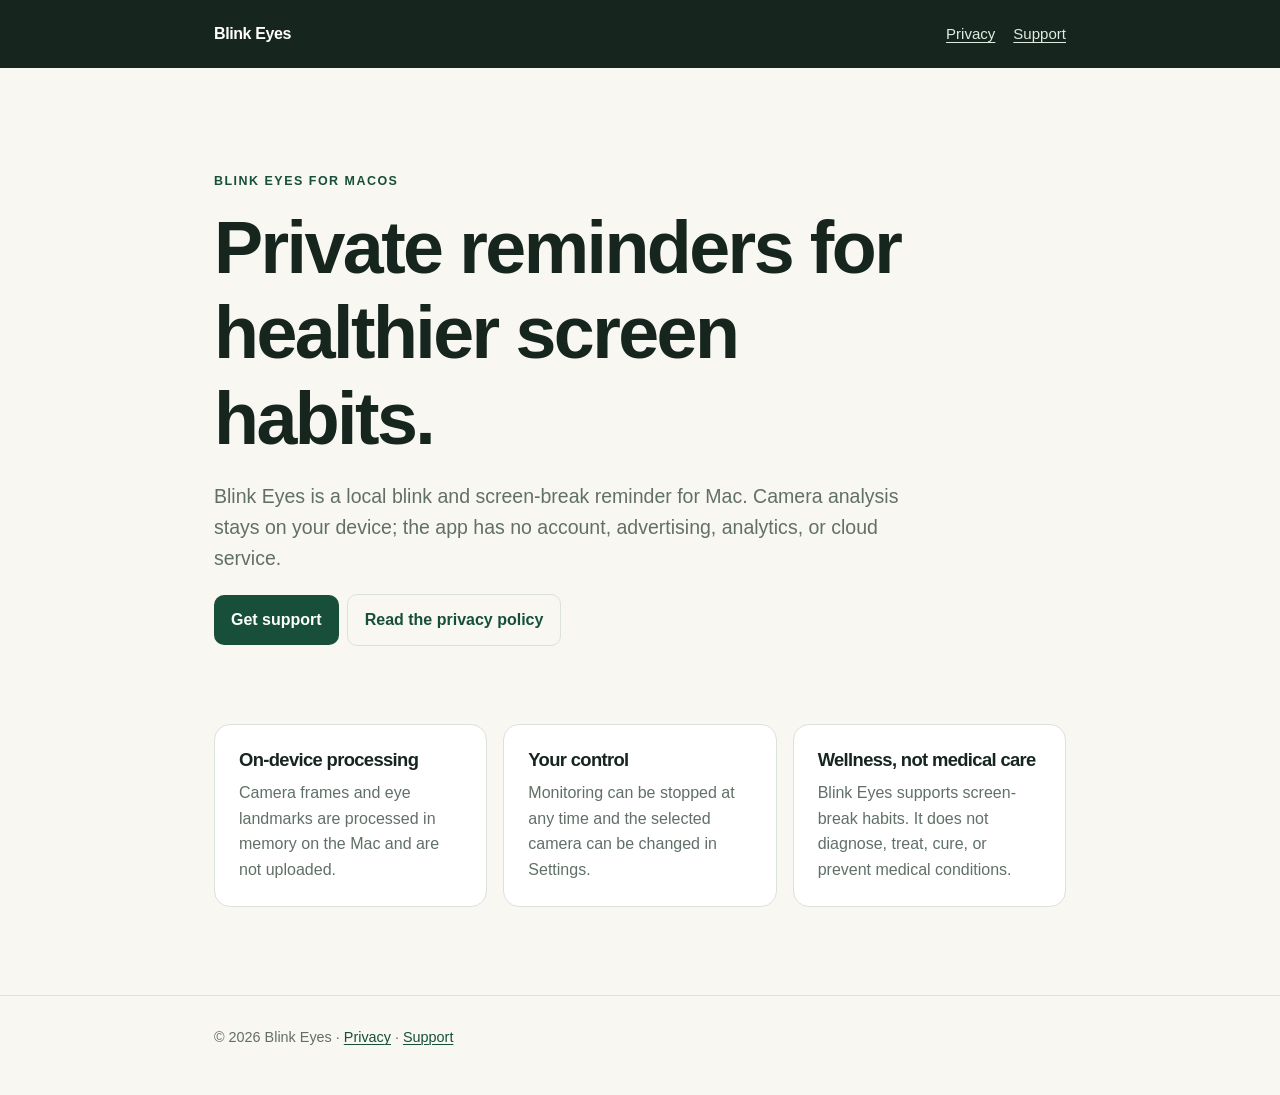
==== index.html @ 78d8fdb4 "Publish Blink Eyes support and privacy site" ====
<!doctype html>
<html lang="en">
<head>
  <meta charset="utf-8">
  <meta name="viewport" content="width=device-width, initial-scale=1">
  <meta name="description" content="Blink Eyes support and privacy information.">
  <title>Blink Eyes</title>
  <link rel="stylesheet" href="assets/site.css">
</head>
<body>
  <header class="site-header">
    <nav class="nav" aria-label="Main navigation">
      <a class="brand" href="./">Blink Eyes</a>
      <div class="nav-links"><a href="privacy/">Privacy</a><a href="support/">Support</a></div>
    </nav>
  </header>
  <main class="container">
    <section class="hero">
      <p class="eyebrow">Blink Eyes for macOS</p>
      <h1>Private reminders for healthier screen habits.</h1>
      <p class="lead">Blink Eyes is a local blink and screen-break reminder for Mac. Camera analysis stays on your device; the app has no account, advertising, analytics, or cloud service.</p>
      <p><a class="button" href="support/">Get support</a><a class="button secondary" href="privacy/">Read the privacy policy</a></p>
    </section>
    <section class="grid" aria-label="Key principles">
      <article class="card"><h2>On-device processing</h2><p>Camera frames and eye landmarks are processed in memory on the Mac and are not uploaded.</p></article>
      <article class="card"><h2>Your control</h2><p>Monitoring can be stopped at any time and the selected camera can be changed in Settings.</p></article>
      <article class="card"><h2>Wellness, not medical care</h2><p>Blink Eyes supports screen-break habits. It does not diagnose, treat, cure, or prevent medical conditions.</p></article>
    </section>
  </main>
  <footer class="site-footer"><div class="container"><p>© 2026 Blink Eyes · <a href="privacy/">Privacy</a> · <a href="support/">Support</a></p></div></footer>
</body>
</html>
---- assets/site.css ----
:root {
  --ink: #17251f;
  --muted: #617067;
  --paper: #f8f7f2;
  --panel: #ffffff;
  --line: #dbe2da;
  --forest: #174f3b;
  --leaf: #9ecb72;
  --sun: #f4c660;
}

* { box-sizing: border-box; }

html { background: var(--paper); color: var(--ink); font-family: -apple-system, BlinkMacSystemFont, "Segoe UI", sans-serif; }

body { margin: 0; line-height: 1.6; }

a { color: var(--forest); text-decoration-thickness: 0.08em; text-underline-offset: 0.17em; }
a:hover { color: #0c3627; }

.site-header { background: var(--ink); color: white; }
.nav, .container { max-width: 900px; margin: 0 auto; padding-left: 24px; padding-right: 24px; }
.nav { min-height: 68px; display: flex; align-items: center; justify-content: space-between; gap: 16px; }
.brand { color: white; font-weight: 750; letter-spacing: -0.025em; text-decoration: none; }
.nav-links { display: flex; flex-wrap: wrap; gap: 18px; }
.nav-links a { color: #dfece3; font-size: 0.94rem; }

main { padding: 68px 0 80px; }
h1, h2, h3 { line-height: 1.16; letter-spacing: -0.035em; }
h1 { max-width: 720px; font-size: clamp(2.45rem, 6vw, 4.6rem); margin: 0 0 20px; }
h2 { margin-top: 48px; font-size: 1.7rem; }
h3 { margin: 28px 0 8px; font-size: 1.15rem; }
p, li { max-width: 760px; }
.lead { max-width: 700px; color: var(--muted); font-size: 1.22rem; }
.eyebrow { color: var(--forest); font-size: 0.78rem; font-weight: 800; letter-spacing: 0.12em; text-transform: uppercase; }
.hero { padding: 24px 0 36px; }
.button { display: inline-block; background: var(--forest); border-radius: 10px; color: white; font-weight: 700; padding: 12px 17px; text-decoration: none; }
.button:hover { background: #0c3627; color: white; }
.button.secondary { background: transparent; border: 1px solid var(--line); color: var(--forest); margin-left: 8px; }

.grid { display: grid; gap: 16px; grid-template-columns: repeat(3, 1fr); margin: 26px 0 8px; }
.card { background: var(--panel); border: 1px solid var(--line); border-radius: 16px; padding: 24px; }
.card h2 { font-size: 1.15rem; margin: 0 0 10px; }
.card p { color: var(--muted); margin: 0; }
.notice { background: #edf6e9; border-left: 4px solid var(--leaf); border-radius: 0 10px 10px 0; margin: 26px 0; max-width: 760px; padding: 16px 20px; }
.meta { color: var(--muted); font-size: 0.95rem; }

.site-footer { border-top: 1px solid var(--line); color: var(--muted); font-size: 0.9rem; padding: 30px 0 45px; }
.site-footer p { margin: 0; }

@media (max-width: 680px) {
  .nav { align-items: flex-start; flex-direction: column; justify-content: center; padding-bottom: 15px; padding-top: 15px; }
  .grid { grid-template-columns: 1fr; }
  .button.secondary { margin-left: 0; margin-top: 10px; }
}
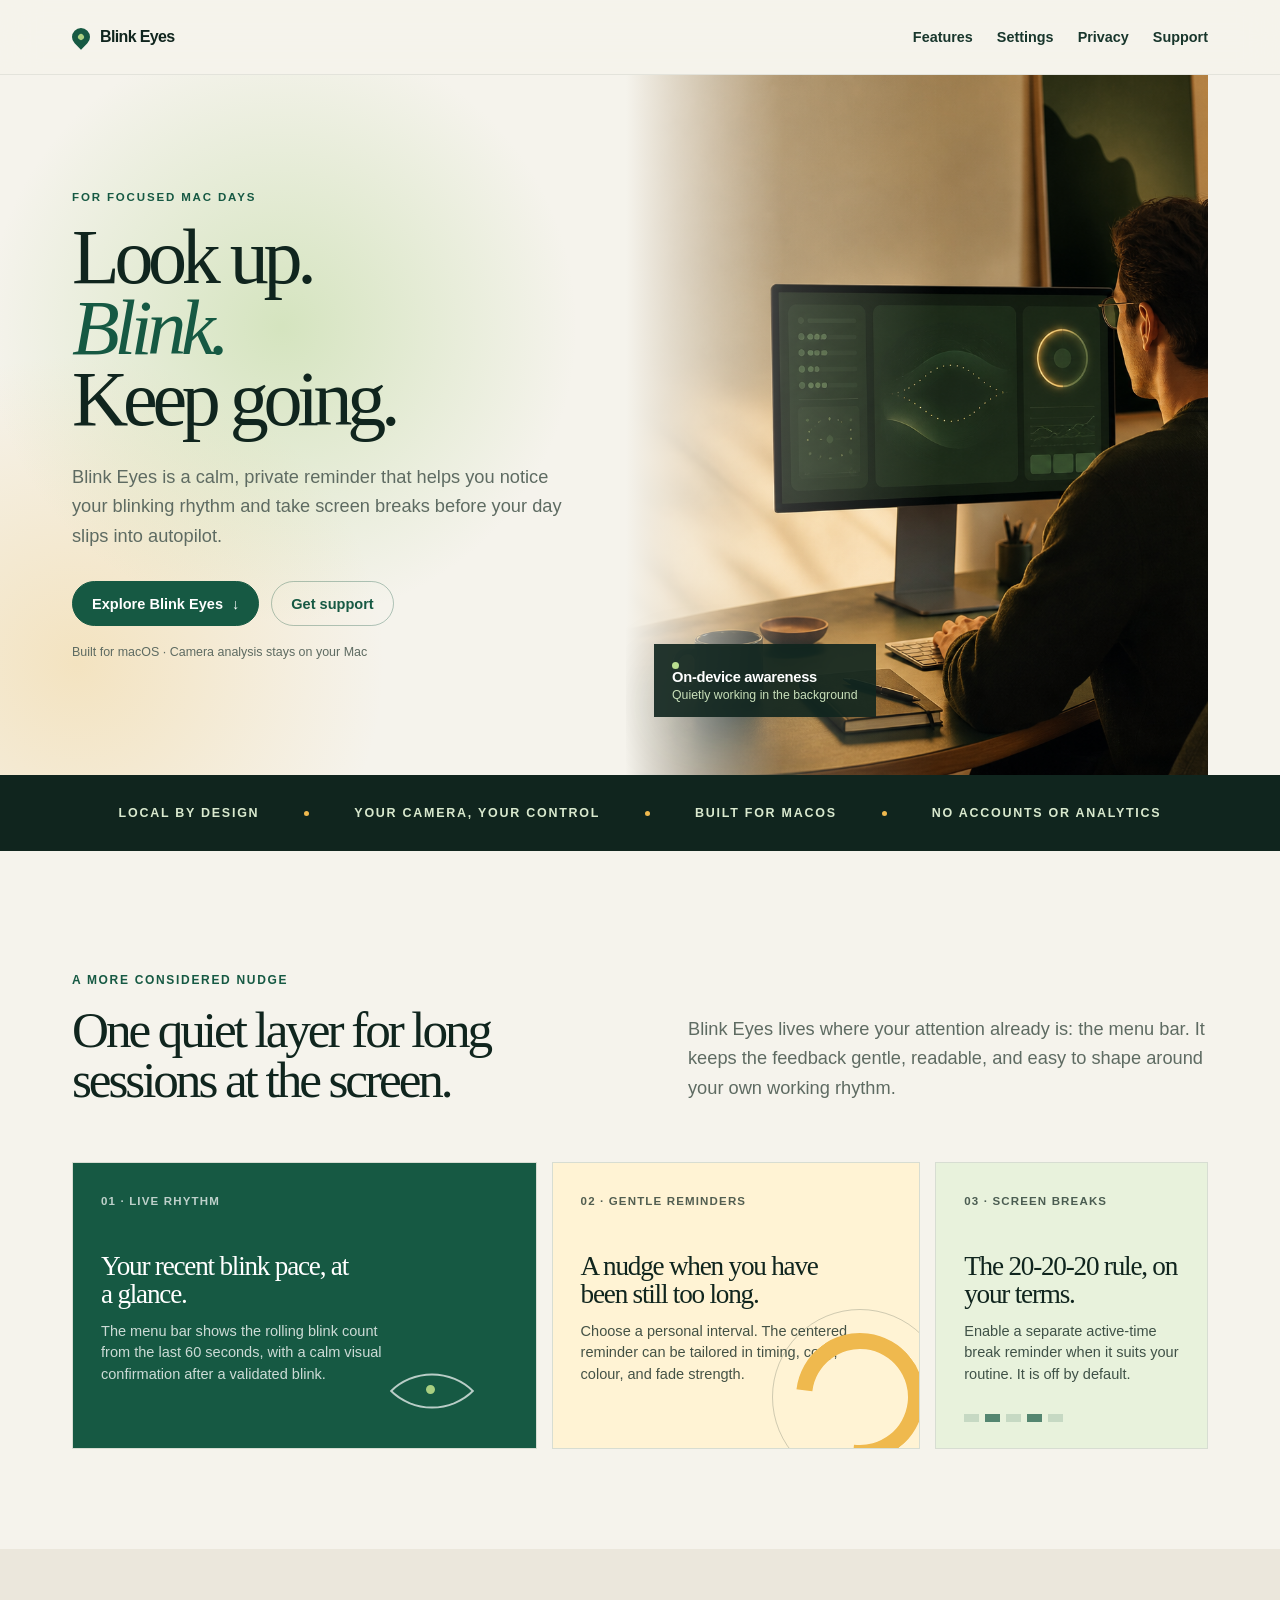
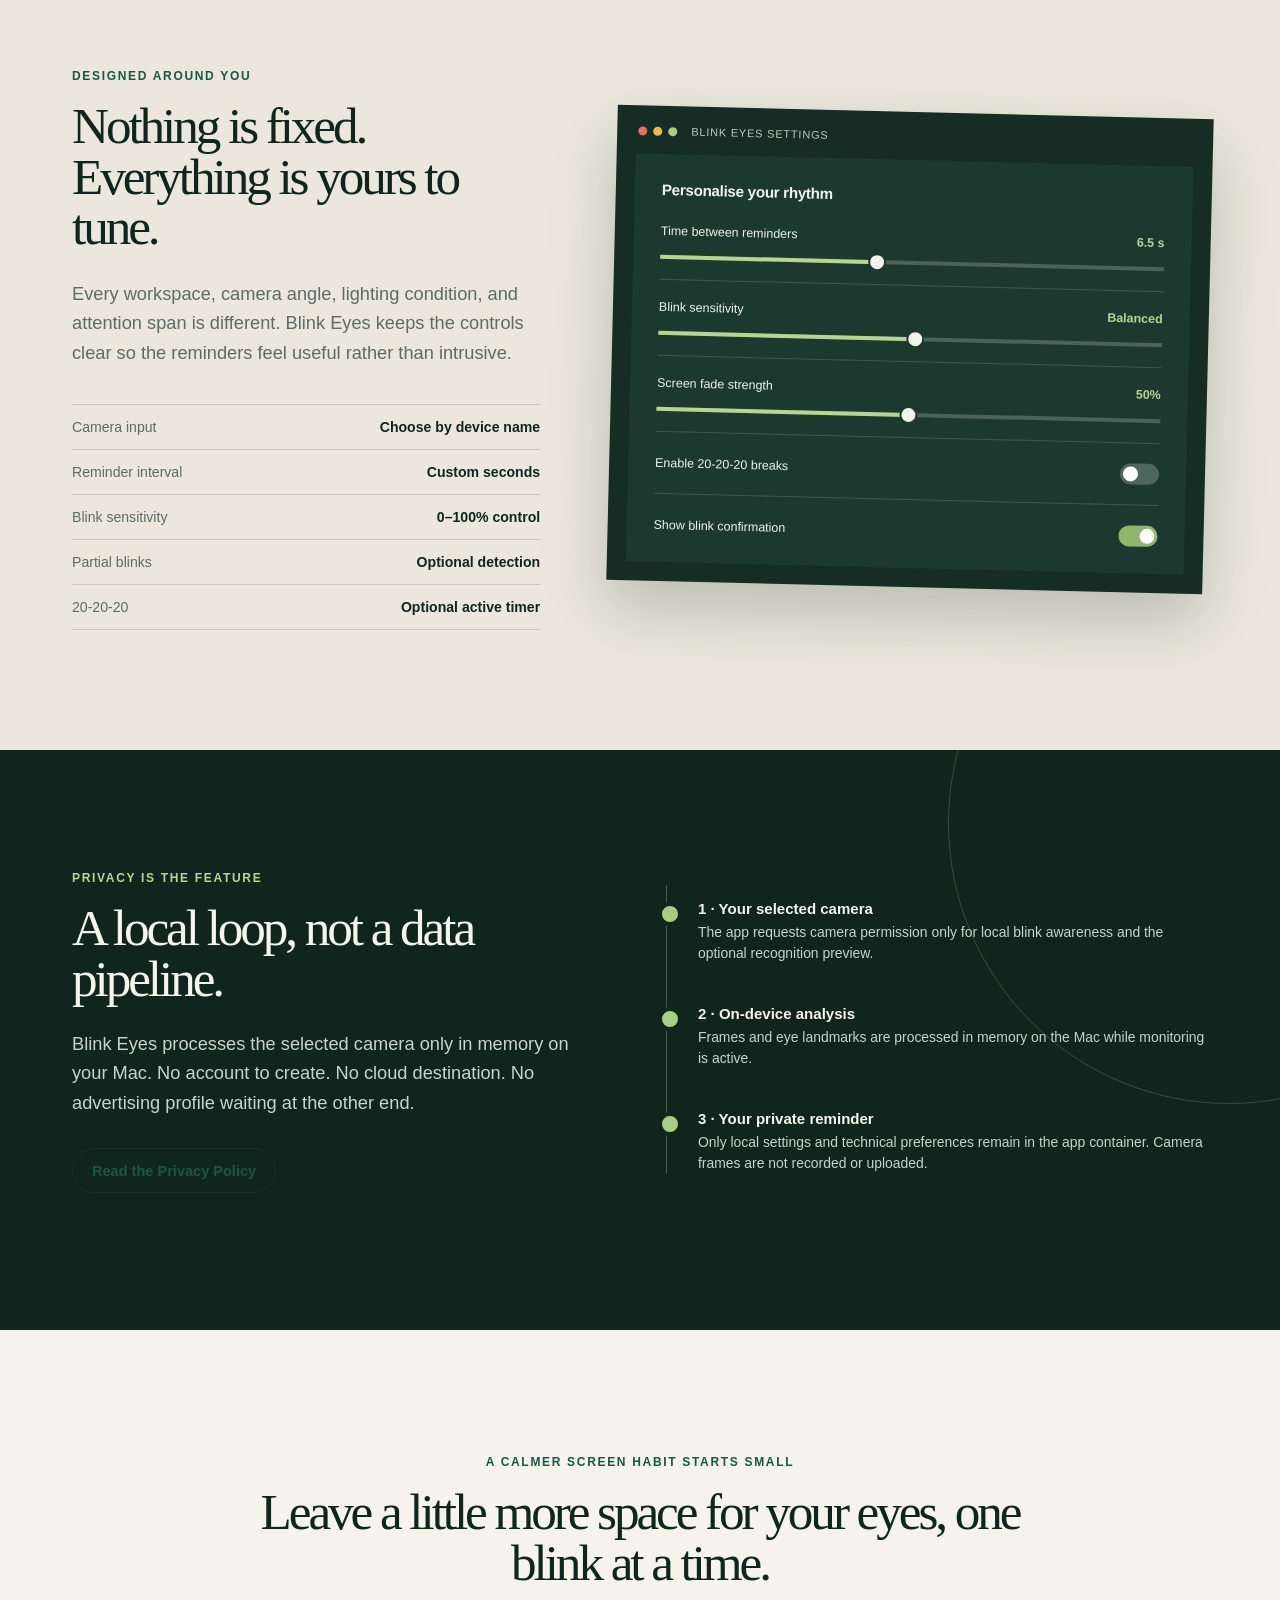
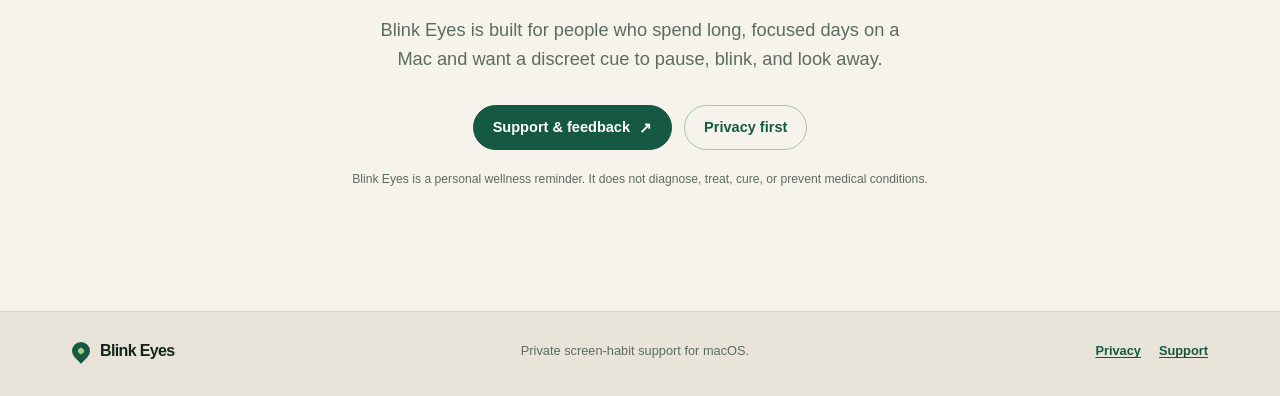
==== commit 088de040: "Create Blink Eyes product landing page" ====
--- a/index.html
+++ b/index.html
@@ -3,30 +3,105 @@
 <head>
   <meta charset="utf-8">
   <meta name="viewport" content="width=device-width, initial-scale=1">
-  <meta name="description" content="Blink Eyes support and privacy information.">
-  <title>Blink Eyes</title>
+  <meta name="description" content="Blink Eyes is a private, on-device blink and screen-break reminder for Mac.">
+  <meta name="theme-color" content="#10251e">
+  <title>Blink Eyes · A quieter way to care for screen habits</title>
   <link rel="stylesheet" href="assets/site.css">
 </head>
 <body>
   <header class="site-header">
     <nav class="nav" aria-label="Main navigation">
-      <a class="brand" href="./">Blink Eyes</a>
-      <div class="nav-links"><a href="privacy/">Privacy</a><a href="support/">Support</a></div>
+      <a class="brand" href="./" aria-label="Blink Eyes home"><span class="brand-mark" aria-hidden="true"></span>Blink Eyes</a>
+      <div class="nav-links"><a href="#features">Features</a><a href="#settings">Settings</a><a href="privacy/">Privacy</a><a href="support/">Support</a></div>
     </nav>
   </header>
-  <main class="container">
-    <section class="hero">
-      <p class="eyebrow">Blink Eyes for macOS</p>
-      <h1>Private reminders for healthier screen habits.</h1>
-      <p class="lead">Blink Eyes is a local blink and screen-break reminder for Mac. Camera analysis stays on your device; the app has no account, advertising, analytics, or cloud service.</p>
-      <p><a class="button" href="support/">Get support</a><a class="button secondary" href="privacy/">Read the privacy policy</a></p>
+
+  <main>
+    <section class="hero" aria-labelledby="hero-title">
+      <div class="container hero-layout">
+        <div class="hero-copy">
+          <p class="eyebrow">For focused Mac days</p>
+          <h1 id="hero-title">Look up.<br><em>Blink.</em><br>Keep going.</h1>
+          <p class="lead">Blink Eyes is a calm, private reminder that helps you notice your blinking rhythm and take screen breaks before your day slips into autopilot.</p>
+          <div class="hero-actions">
+            <a class="button" href="#features">Explore Blink Eyes <span aria-hidden="true">↓</span></a>
+            <a class="button ghost" href="support/">Get support</a>
+          </div>
+          <p class="hero-fineprint">Built for macOS · Camera analysis stays on your Mac</p>
+        </div>
+        <div class="hero-art" aria-label="Professional working at a desktop monitor with a subtle blink-awareness display">
+          <img src="assets/blink-eyes-workspace.png" alt="Professional working at a desktop monitor in a calm green and warm-toned workspace.">
+          <div class="floating-chip"><strong><span class="pulse" aria-hidden="true"></span>On-device awareness</strong><span>Quietly working in the background</span></div>
+        </div>
+      </div>
     </section>
-    <section class="grid" aria-label="Key principles">
-      <article class="card"><h2>On-device processing</h2><p>Camera frames and eye landmarks are processed in memory on the Mac and are not uploaded.</p></article>
-      <article class="card"><h2>Your control</h2><p>Monitoring can be stopped at any time and the selected camera can be changed in Settings.</p></article>
-      <article class="card"><h2>Wellness, not medical care</h2><p>Blink Eyes supports screen-break habits. It does not diagnose, treat, cure, or prevent medical conditions.</p></article>
+
+    <div class="ticker" aria-label="Blink Eyes values"><div class="ticker-track"><span>Local by design</span><i class="ticker-dot" aria-hidden="true"></i><span>Your camera, your control</span><i class="ticker-dot" aria-hidden="true"></i><span>Built for macOS</span><i class="ticker-dot" aria-hidden="true"></i><span>No accounts or analytics</span></div></div>
+
+    <section class="intro" id="features">
+      <div class="container">
+        <div class="split-copy">
+          <div><p class="section-label">A more considered nudge</p><h2 class="section-heading">One quiet layer for long sessions at the screen.</h2></div>
+          <p class="lead">Blink Eyes lives where your attention already is: the menu bar. It keeps the feedback gentle, readable, and easy to shape around your own working rhythm.</p>
+        </div>
+        <div class="feature-grid">
+          <article class="feature-card"><span class="feature-number">01 · LIVE RHYTHM</span><h3>Your recent blink pace, at a glance.</h3><p>The menu bar shows the rolling blink count from the last 60 seconds, with a calm visual confirmation after a validated blink.</p><div class="eye-line" aria-hidden="true"></div></article>
+          <article class="feature-card"><span class="feature-number">02 · GENTLE REMINDERS</span><h3>A nudge when you have been still too long.</h3><p>Choose a personal interval. The centered reminder can be tailored in timing, copy, colour, and fade strength.</p><div class="ring" aria-hidden="true"></div></article>
+          <article class="feature-card"><span class="feature-number">03 · SCREEN BREAKS</span><h3>The 20-20-20 rule, on your terms.</h3><p>Enable a separate active-time break reminder when it suits your routine. It is off by default.</p><div class="steps" aria-hidden="true"><i></i><i></i><i></i><i></i><i></i></div></article>
+        </div>
+      </div>
+    </section>
+
+    <section class="configuration" id="settings" aria-labelledby="settings-title">
+      <div class="container config-layout">
+        <div class="config-copy">
+          <p class="section-label">Designed around you</p>
+          <h2 class="section-heading" id="settings-title">Nothing is fixed. Everything is yours to tune.</h2>
+          <p class="lead">Every workspace, camera angle, lighting condition, and attention span is different. Blink Eyes keeps the controls clear so the reminders feel useful rather than intrusive.</p>
+          <div class="configuration-list" aria-label="Configurable options">
+            <div><span>Camera input</span><strong>Choose by device name</strong></div>
+            <div><span>Reminder interval</span><strong>Custom seconds</strong></div>
+            <div><span>Blink sensitivity</span><strong>0–100% control</strong></div>
+            <div><span>Partial blinks</span><strong>Optional detection</strong></div>
+            <div><span>20-20-20</span><strong>Optional active timer</strong></div>
+          </div>
+        </div>
+        <div class="settings-window" aria-label="Illustration of Blink Eyes settings">
+          <div class="window-top"><i></i><i></i><i></i><span>Blink Eyes settings</span></div>
+          <div class="settings-inner">
+            <h3>Personalise your rhythm</h3>
+            <div class="control"><div class="control-head"><span>Time between reminders</span><b>6.5 s</b></div><div class="slider" style="--position: 43%"></div></div>
+            <div class="control"><div class="control-head"><span>Blink sensitivity</span><b>Balanced</b></div><div class="slider" style="--position: 51%"></div></div>
+            <div class="control"><div class="control-head"><span>Screen fade strength</span><b>50%</b></div><div class="slider" style="--position: 50%"></div></div>
+            <div class="control"><div class="toggle-row"><span>Enable 20-20-20 breaks</span><i class="switch off" aria-label="Disabled illustration"></i></div></div>
+            <div class="toggle-row"><span>Show blink confirmation</span><i class="switch" aria-label="Enabled illustration"></i></div>
+          </div>
+        </div>
+      </div>
+    </section>
+
+    <section class="privacy" aria-labelledby="privacy-title">
+      <div class="container privacy-layout">
+        <div><p class="section-label">Privacy is the feature</p><h2 class="section-heading" id="privacy-title">A local loop, not a data pipeline.</h2><p class="lead">Blink Eyes processes the selected camera only in memory on your Mac. No account to create. No cloud destination. No advertising profile waiting at the other end.</p><p class="hero-actions"><a class="button ghost" href="privacy/">Read the Privacy Policy</a></p></div>
+        <div class="local-path" aria-label="Local processing flow">
+          <div class="path-item"><b>1 · Your selected camera</b><p>The app requests camera permission only for local blink awareness and the optional recognition preview.</p></div>
+          <div class="path-item"><b>2 · On-device analysis</b><p>Frames and eye landmarks are processed in memory on the Mac while monitoring is active.</p></div>
+          <div class="path-item"><b>3 · Your private reminder</b><p>Only local settings and technical preferences remain in the app container. Camera frames are not recorded or uploaded.</p></div>
+        </div>
+      </div>
+    </section>
+
+    <section class="closing">
+      <div class="container">
+        <p class="section-label">A calmer screen habit starts small</p>
+        <h2 class="section-heading">Leave a little more space for your eyes, one blink at a time.</h2>
+        <p class="lead">Blink Eyes is built for people who spend long, focused days on a Mac and want a discreet cue to pause, blink, and look away.</p>
+        <div class="hero-actions"><a class="button" href="support/">Support &amp; feedback <span aria-hidden="true">↗</span></a><a class="button ghost" href="privacy/">Privacy first</a></div>
+        <p class="closing-note">Blink Eyes is a personal wellness reminder. It does not diagnose, treat, cure, or prevent medical conditions.</p>
+      </div>
     </section>
   </main>
-  <footer class="site-footer"><div class="container"><p>© 2026 Blink Eyes · <a href="privacy/">Privacy</a> · <a href="support/">Support</a></p></div></footer>
+
+  <footer class="site-footer"><div class="container footer-layout"><a class="brand" href="./"><span class="brand-mark" aria-hidden="true"></span>Blink Eyes</a><p>Private screen-habit support for macOS.</p><div class="footer-links"><a href="privacy/">Privacy</a><a href="support/">Support</a></div></div></footer>
 </body>
 </html>
--- a/assets/site.css
+++ b/assets/site.css
@@ -1,55 +1,182 @@
 :root {
-  --ink: #17251f;
-  --muted: #617067;
-  --paper: #f8f7f2;
+  --ink: #10251e;
+  --ink-soft: #18362c;
+  --forest: #165943;
+  --leaf: #a8cf81;
+  --leaf-pale: #e8f2dc;
+  --amber: #efb94e;
+  --amber-pale: #fff3d4;
+  --paper: #f5f3ec;
+  --paper-deep: #ebe7dc;
   --panel: #ffffff;
-  --line: #dbe2da;
-  --forest: #174f3b;
-  --leaf: #9ecb72;
-  --sun: #f4c660;
+  --muted: #5e6b62;
+  --line: #d7ddd2;
+  --shadow: 0 24px 70px rgba(16, 37, 30, 0.13);
 }
 
 * { box-sizing: border-box; }
+html { background: var(--paper); color: var(--ink); font-family: ui-serif, Georgia, Cambria, "Times New Roman", serif; scroll-behavior: smooth; }
+body { margin: 0; overflow-x: hidden; }
+a { color: inherit; text-decoration-thickness: 0.08em; text-underline-offset: 0.18em; }
+button, a { -webkit-tap-highlight-color: transparent; }
 
-html { background: var(--paper); color: var(--ink); font-family: -apple-system, BlinkMacSystemFont, "Segoe UI", sans-serif; }
+.site-header { background: rgba(245, 243, 236, 0.9); border-bottom: 1px solid rgba(16, 37, 30, 0.08); backdrop-filter: blur(18px); position: sticky; top: 0; z-index: 10; }
+.nav, .container { margin: 0 auto; max-width: 1200px; padding-left: 32px; padding-right: 32px; }
+.nav { align-items: center; display: flex; height: 74px; justify-content: space-between; }
+.brand { align-items: center; display: inline-flex; font-family: ui-sans-serif, -apple-system, BlinkMacSystemFont, "Segoe UI", sans-serif; font-size: 1rem; font-weight: 800; gap: 10px; letter-spacing: -0.04em; text-decoration: none; }
+.brand-mark { background: var(--forest); border-radius: 999px 999px 999px 12px; display: inline-block; height: 18px; position: relative; transform: rotate(-45deg); width: 18px; }
+.brand-mark::after { background: var(--leaf); border-radius: 50%; content: ""; height: 6px; left: 6px; position: absolute; top: 6px; width: 6px; }
+.nav-links { display: flex; font-family: ui-sans-serif, -apple-system, BlinkMacSystemFont, "Segoe UI", sans-serif; font-size: 0.9rem; font-weight: 650; gap: 24px; }
+.nav-links a { color: var(--ink-soft); text-decoration: none; }
+.nav-links a:hover { color: var(--forest); }
 
-body { margin: 0; line-height: 1.6; }
+.hero { min-height: 700px; overflow: hidden; position: relative; }
+.hero::before { background: radial-gradient(circle at 22% 36%, rgba(168, 207, 129, 0.42), transparent 27%), radial-gradient(circle at 6% 84%, rgba(239, 185, 78, 0.28), transparent 23%); content: ""; inset: 0; pointer-events: none; position: absolute; }
+.hero-layout { align-items: center; display: grid; grid-template-columns: minmax(0, 0.94fr) minmax(460px, 1.06fr); gap: 38px; min-height: 700px; position: relative; }
+.hero-copy { padding: 76px 0; position: relative; z-index: 2; }
+.eyebrow { color: var(--forest); font-family: ui-sans-serif, -apple-system, BlinkMacSystemFont, "Segoe UI", sans-serif; font-size: 0.72rem; font-weight: 800; letter-spacing: 0.16em; margin: 0 0 18px; text-transform: uppercase; }
+h1, h2, h3, p { margin-top: 0; }
+h1 { font-size: clamp(3.25rem, 6.1vw, 5.7rem); font-weight: 500; letter-spacing: -0.068em; line-height: 0.91; margin-bottom: 28px; max-width: 590px; }
+h1 em { color: var(--forest); font-style: italic; }
+.lead { color: var(--muted); font-family: ui-sans-serif, -apple-system, BlinkMacSystemFont, "Segoe UI", sans-serif; font-size: 1.14rem; line-height: 1.62; max-width: 520px; }
+.hero-actions { display: flex; flex-wrap: wrap; gap: 12px; margin-top: 31px; }
+.button { align-items: center; background: var(--forest); border: 1px solid var(--forest); border-radius: 99px; color: white; display: inline-flex; font-family: ui-sans-serif, -apple-system, BlinkMacSystemFont, "Segoe UI", sans-serif; font-size: 0.91rem; font-weight: 750; gap: 9px; justify-content: center; min-height: 45px; padding: 0 19px; text-decoration: none; transition: background 180ms ease, transform 180ms ease; }
+.button:hover { background: var(--ink); border-color: var(--ink); color: white; transform: translateY(-2px); }
+.button.ghost { background: transparent; border-color: rgba(22, 89, 67, 0.32); color: var(--forest); }
+.button.ghost:hover { background: var(--leaf-pale); color: var(--forest); }
+.hero-fineprint { color: var(--muted); font-family: ui-sans-serif, -apple-system, BlinkMacSystemFont, "Segoe UI", sans-serif; font-size: 0.78rem; margin: 19px 0 0; }
 
-a { color: var(--forest); text-decoration-thickness: 0.08em; text-underline-offset: 0.17em; }
-a:hover { color: #0c3627; }
+.hero-art { align-self: stretch; min-height: 620px; overflow: hidden; position: relative; }
+.hero-art::before { background: linear-gradient(90deg, var(--paper) 0%, rgba(245, 243, 236, 0.2) 27%, rgba(245, 243, 236, 0) 54%); content: ""; inset: 0; pointer-events: none; position: absolute; z-index: 1; }
+.hero-art img { height: 100%; object-fit: cover; object-position: 59% center; position: absolute; width: 100%; }
+.floating-chip { background: rgba(16, 37, 30, 0.91); bottom: 58px; box-shadow: var(--shadow); color: white; font-family: ui-sans-serif, -apple-system, BlinkMacSystemFont, "Segoe UI", sans-serif; left: 28px; padding: 15px 18px; position: absolute; z-index: 2; }
+.floating-chip strong { display: block; font-size: 0.92rem; letter-spacing: -0.02em; }
+.floating-chip span { color: #c8dfb9; display: block; font-size: 0.77rem; margin-top: 3px; }
+.pulse { background: #b8dd8f; border-radius: 50%; box-shadow: 0 0 0 0 rgba(184, 221, 143, 0.7); display: inline-block; height: 7px; margin-right: 6px; width: 7px; }
 
-.site-header { background: var(--ink); color: white; }
-.nav, .container { max-width: 900px; margin: 0 auto; padding-left: 24px; padding-right: 24px; }
-.nav { min-height: 68px; display: flex; align-items: center; justify-content: space-between; gap: 16px; }
-.brand { color: white; font-weight: 750; letter-spacing: -0.025em; text-decoration: none; }
-.nav-links { display: flex; flex-wrap: wrap; gap: 18px; }
-.nav-links a { color: #dfece3; font-size: 0.94rem; }
+.ticker { background: var(--ink); color: #f9f8f3; overflow: hidden; }
+.ticker-track { align-items: center; display: flex; gap: 45px; justify-content: center; min-height: 76px; white-space: nowrap; }
+.ticker-track span { color: #d9e9ce; font-family: ui-sans-serif, -apple-system, BlinkMacSystemFont, "Segoe UI", sans-serif; font-size: 0.78rem; font-weight: 750; letter-spacing: 0.14em; text-transform: uppercase; }
+.ticker-dot { background: var(--amber); border-radius: 50%; height: 5px; width: 5px; }
 
-main { padding: 68px 0 80px; }
-h1, h2, h3 { line-height: 1.16; letter-spacing: -0.035em; }
-h1 { max-width: 720px; font-size: clamp(2.45rem, 6vw, 4.6rem); margin: 0 0 20px; }
-h2 { margin-top: 48px; font-size: 1.7rem; }
-h3 { margin: 28px 0 8px; font-size: 1.15rem; }
-p, li { max-width: 760px; }
-.lead { max-width: 700px; color: var(--muted); font-size: 1.22rem; }
-.eyebrow { color: var(--forest); font-size: 0.78rem; font-weight: 800; letter-spacing: 0.12em; text-transform: uppercase; }
-.hero { padding: 24px 0 36px; }
-.button { display: inline-block; background: var(--forest); border-radius: 10px; color: white; font-weight: 700; padding: 12px 17px; text-decoration: none; }
-.button:hover { background: #0c3627; color: white; }
-.button.secondary { background: transparent; border: 1px solid var(--line); color: var(--forest); margin-left: 8px; }
+section { position: relative; }
+.intro { padding: 122px 0 100px; }
+.section-label { color: var(--forest); font-family: ui-sans-serif, -apple-system, BlinkMacSystemFont, "Segoe UI", sans-serif; font-size: 0.75rem; font-weight: 800; letter-spacing: 0.14em; text-transform: uppercase; }
+.section-heading { font-size: clamp(2.4rem, 4vw, 4.25rem); font-weight: 500; letter-spacing: -0.06em; line-height: 0.98; margin: 18px 0 0; max-width: 780px; }
+.split-copy { align-items: end; display: flex; gap: 55px; justify-content: space-between; }
+.split-copy .lead { margin: 0 0 3px; }
+.feature-grid { display: grid; gap: 15px; grid-template-columns: repeat(12, 1fr); margin-top: 57px; }
+.feature-card { background: var(--panel); border: 1px solid var(--line); min-height: 287px; overflow: hidden; padding: 28px; position: relative; }
+.feature-card:nth-child(1) { background: var(--forest); color: white; grid-column: span 5; }
+.feature-card:nth-child(2) { background: var(--amber-pale); grid-column: span 4; }
+.feature-card:nth-child(3) { background: var(--leaf-pale); grid-column: span 3; }
+.feature-number { color: currentColor; font-family: ui-sans-serif, -apple-system, BlinkMacSystemFont, "Segoe UI", sans-serif; font-size: 0.72rem; font-weight: 800; letter-spacing: 0.1em; opacity: 0.72; }
+.feature-card h3 { font-size: 1.7rem; font-weight: 500; letter-spacing: -0.045em; line-height: 1.02; margin: 44px 0 12px; max-width: 260px; }
+.feature-card p { color: inherit; font-family: ui-sans-serif, -apple-system, BlinkMacSystemFont, "Segoe UI", sans-serif; font-size: 0.91rem; line-height: 1.48; margin: 0; max-width: 290px; opacity: 0.78; }
+.eye-line { bottom: 23px; height: 64px; position: absolute; right: 21px; width: 150px; }
+.eye-line::before, .eye-line::after { border: 2px solid currentColor; border-radius: 100% 0; content: ""; height: 56px; left: 37px; opacity: 0.7; position: absolute; top: 0; transform: rotate(45deg); width: 56px; }
+.eye-line::after { background: var(--leaf); border: 0; border-radius: 50%; height: 9px; left: 61px; opacity: 1; top: 24px; width: 9px; }
+.ring { border: 1px solid rgba(16, 37, 30, 0.2); border-radius: 50%; bottom: -37px; height: 176px; position: absolute; right: -29px; width: 176px; }
+.ring::after { border: 16px solid var(--amber); border-left-color: transparent; border-radius: 50%; content: ""; height: 96px; left: 23px; position: absolute; top: 23px; transform: rotate(-38deg); width: 96px; }
+.steps { bottom: 26px; display: flex; gap: 6px; left: 28px; position: absolute; }
+.steps i { background: var(--forest); display: block; height: 8px; opacity: 0.16; width: 15px; }
+.steps i:nth-child(2), .steps i:nth-child(4) { opacity: 0.7; }
 
-.grid { display: grid; gap: 16px; grid-template-columns: repeat(3, 1fr); margin: 26px 0 8px; }
-.card { background: var(--panel); border: 1px solid var(--line); border-radius: 16px; padding: 24px; }
-.card h2 { font-size: 1.15rem; margin: 0 0 10px; }
-.card p { color: var(--muted); margin: 0; }
-.notice { background: #edf6e9; border-left: 4px solid var(--leaf); border-radius: 0 10px 10px 0; margin: 26px 0; max-width: 760px; padding: 16px 20px; }
-.meta { color: var(--muted); font-size: 0.95rem; }
+.configuration { background: var(--paper-deep); padding: 120px 0; }
+.config-layout { align-items: center; display: grid; gap: 72px; grid-template-columns: 0.88fr 1.12fr; }
+.config-copy .lead { margin-top: 27px; }
+.configuration-list { border-top: 1px solid rgba(16, 37, 30, 0.16); font-family: ui-sans-serif, -apple-system, BlinkMacSystemFont, "Segoe UI", sans-serif; margin-top: 37px; }
+.configuration-list div { align-items: baseline; border-bottom: 1px solid rgba(16, 37, 30, 0.16); display: flex; gap: 20px; justify-content: space-between; padding: 14px 0; }
+.configuration-list span { color: var(--muted); font-size: 0.88rem; }
+.configuration-list strong { font-size: 0.88rem; font-weight: 760; text-align: right; }
+.settings-window { background: #152d24; box-shadow: 0 28px 65px rgba(16, 37, 30, 0.22); color: #eff4ec; padding: 19px; transform: rotate(1.4deg); }
+.window-top { align-items: center; display: flex; gap: 6px; padding: 0 2px 17px; }
+.window-top i { background: #e37063; border-radius: 50%; height: 9px; width: 9px; }
+.window-top i:nth-child(2) { background: #efb94e; }
+.window-top i:nth-child(3) { background: #a8cf81; }
+.window-top span { color: #b9cbbd; font-family: ui-sans-serif, -apple-system, BlinkMacSystemFont, "Segoe UI", sans-serif; font-size: 0.69rem; letter-spacing: 0.07em; margin-left: 8px; text-transform: uppercase; }
+.settings-inner { background: #1c392f; padding: 27px; }
+.settings-inner h3 { font-family: ui-sans-serif, -apple-system, BlinkMacSystemFont, "Segoe UI", sans-serif; font-size: 0.95rem; letter-spacing: -0.02em; margin-bottom: 26px; }
+.control { border-bottom: 1px solid rgba(239, 244, 236, 0.16); padding: 0 0 20px; margin-bottom: 20px; }
+.control-head { display: flex; font-family: ui-sans-serif, -apple-system, BlinkMacSystemFont, "Segoe UI", sans-serif; font-size: 0.78rem; justify-content: space-between; }
+.control-head b { color: #b6d58f; font-weight: 740; }
+.slider { background: rgba(239, 244, 236, 0.22); height: 4px; margin-top: 17px; position: relative; }
+.slider::before { background: #b6d58f; content: ""; height: 4px; left: 0; position: absolute; top: 0; width: var(--position); }
+.slider::after { background: #f2f3ea; border: 2px solid #1c392f; border-radius: 50%; content: ""; height: 14px; left: calc(var(--position) - 9px); position: absolute; top: -7px; width: 14px; }
+.toggle-row { align-items: center; display: flex; font-family: ui-sans-serif, -apple-system, BlinkMacSystemFont, "Segoe UI", sans-serif; font-size: 0.78rem; justify-content: space-between; }
+.switch { background: #8eb76c; border-radius: 99px; height: 21px; position: relative; width: 39px; }
+.switch::after { background: white; border-radius: 50%; content: ""; height: 15px; position: absolute; right: 3px; top: 3px; width: 15px; }
+.switch.off { background: rgba(239, 244, 236, 0.24); }
+.switch.off::after { left: 3px; right: auto; }
 
-.site-footer { border-top: 1px solid var(--line); color: var(--muted); font-size: 0.9rem; padding: 30px 0 45px; }
-.site-footer p { margin: 0; }
+.privacy { background: var(--ink); color: #f4f5ec; overflow: hidden; padding: 121px 0; }
+.privacy::after { border: 1px solid rgba(168, 207, 129, 0.25); border-radius: 50%; content: ""; height: 560px; position: absolute; right: -230px; top: -208px; width: 560px; }
+.privacy-layout { align-items: start; display: grid; gap: 52px; grid-template-columns: 1fr 1fr; position: relative; z-index: 1; }
+.privacy .section-label { color: #b7d893; }
+.privacy .section-heading { max-width: 535px; }
+.privacy .lead { color: #c7d5ca; margin-top: 25px; }
+.local-path { border-left: 1px solid rgba(244, 245, 236, 0.25); margin-top: 14px; padding-left: 31px; }
+.path-item { padding: 15px 0 26px; position: relative; }
+.path-item::before { background: var(--leaf); border: 4px solid var(--ink); border-radius: 50%; content: ""; height: 16px; left: -40px; position: absolute; top: 17px; width: 16px; }
+.path-item:last-child { padding-bottom: 0; }
+.path-item b { display: block; font-family: ui-sans-serif, -apple-system, BlinkMacSystemFont, "Segoe UI", sans-serif; font-size: 0.94rem; }
+.path-item p { color: #c7d5ca; font-family: ui-sans-serif, -apple-system, BlinkMacSystemFont, "Segoe UI", sans-serif; font-size: 0.87rem; line-height: 1.5; margin: 5px 0 0; }
 
-@media (max-width: 680px) {
-  .nav { align-items: flex-start; flex-direction: column; justify-content: center; padding-bottom: 15px; padding-top: 15px; }
-  .grid { grid-template-columns: 1fr; }
-  .button.secondary { margin-left: 0; margin-top: 10px; }
+.closing { padding: 125px 0; text-align: center; }
+.closing .section-heading { margin-left: auto; margin-right: auto; max-width: 805px; }
+.closing .lead { margin: 27px auto 0; }
+.closing .hero-actions { justify-content: center; }
+.closing-note { color: var(--muted); font-family: ui-sans-serif, -apple-system, BlinkMacSystemFont, "Segoe UI", sans-serif; font-size: 0.76rem; margin: 22px auto 0; max-width: 650px; }
+
+.site-footer { background: #e8e4d9; border-top: 1px solid rgba(16, 37, 30, 0.08); padding: 30px 0 36px; }
+.footer-layout { align-items: center; display: flex; font-family: ui-sans-serif, -apple-system, BlinkMacSystemFont, "Segoe UI", sans-serif; font-size: 0.8rem; justify-content: space-between; }
+.footer-layout p { color: var(--muted); margin: 0; }
+.footer-links { display: flex; gap: 18px; }
+.footer-links a { color: var(--forest); font-weight: 690; }
+
+@media (max-width: 920px) {
+  .hero-layout { grid-template-columns: 1fr; min-height: 0; }
+  .hero-copy { padding: 88px 0 34px; }
+  .hero-art { min-height: 480px; }
+  .hero-art::before { background: linear-gradient(180deg, var(--paper) 0%, rgba(245, 243, 236, 0.1) 28%, rgba(245, 243, 236, 0) 60%); }
+  .feature-card:nth-child(1) { grid-column: span 6; }
+  .feature-card:nth-child(2) { grid-column: span 6; }
+  .feature-card:nth-child(3) { grid-column: span 12; min-height: 210px; }
+  .config-layout, .privacy-layout { grid-template-columns: 1fr; }
+  .config-layout { gap: 45px; }
 }
+
+@media (max-width: 620px) {
+  .nav, .container { padding-left: 20px; padding-right: 20px; }
+  .nav { height: 67px; }
+  .nav-links { font-size: 0.82rem; gap: 13px; }
+  h1 { font-size: clamp(3.05rem, 15vw, 4.4rem); }
+  .hero-copy { padding-top: 63px; }
+  .hero-art { margin-left: -20px; min-height: 410px; width: calc(100% + 40px); }
+  .hero-art img { object-position: 63% center; }
+  .floating-chip { bottom: 21px; left: 20px; }
+  .ticker-track { gap: 20px; justify-content: flex-start; overflow: hidden; padding: 0 20px; }
+  .ticker-track span { font-size: 0.65rem; }
+  .intro, .configuration, .privacy, .closing { padding-bottom: 77px; padding-top: 77px; }
+  .split-copy { align-items: start; flex-direction: column; gap: 22px; }
+  .feature-grid { display: block; margin-top: 38px; }
+  .feature-card { margin-top: 12px; min-height: 240px; }
+  .settings-window { margin: 0 -4px; transform: none; }
+  .settings-inner { padding: 21px; }
+  .footer-layout { align-items: flex-start; flex-direction: column; gap: 17px; }
+}
+
+@media (prefers-reduced-motion: reduce) {
+  html { scroll-behavior: auto; }
+  .button { transition: none; }
+}
+
+/* Legal and support pages share the product identity without using the landing layout. */
+main.container { padding-bottom: 82px; padding-top: 66px; }
+main.container > h1 { font-size: clamp(2.8rem, 5vw, 4.7rem); margin-bottom: 18px; max-width: 760px; }
+main.container > h2 { font-size: 1.72rem; font-weight: 500; letter-spacing: -0.04em; line-height: 1.08; margin: 48px 0 12px; max-width: 760px; }
+main.container > h3 { font-family: ui-sans-serif, -apple-system, BlinkMacSystemFont, "Segoe UI", sans-serif; font-size: 1rem; margin: 29px 0 7px; max-width: 760px; }
+main.container > p, main.container > li { color: var(--muted); font-family: ui-sans-serif, -apple-system, BlinkMacSystemFont, "Segoe UI", sans-serif; line-height: 1.65; max-width: 760px; }
+main.container > ul { color: var(--muted); font-family: ui-sans-serif, -apple-system, BlinkMacSystemFont, "Segoe UI", sans-serif; line-height: 1.65; max-width: 760px; }
+.meta { color: var(--muted); font-family: ui-sans-serif, -apple-system, BlinkMacSystemFont, "Segoe UI", sans-serif; font-size: 0.9rem; }
+.notice { background: var(--leaf-pale); border-left: 4px solid var(--leaf); color: var(--ink); font-family: ui-sans-serif, -apple-system, BlinkMacSystemFont, "Segoe UI", sans-serif; line-height: 1.58; margin: 28px 0 34px; max-width: 760px; padding: 16px 19px; }
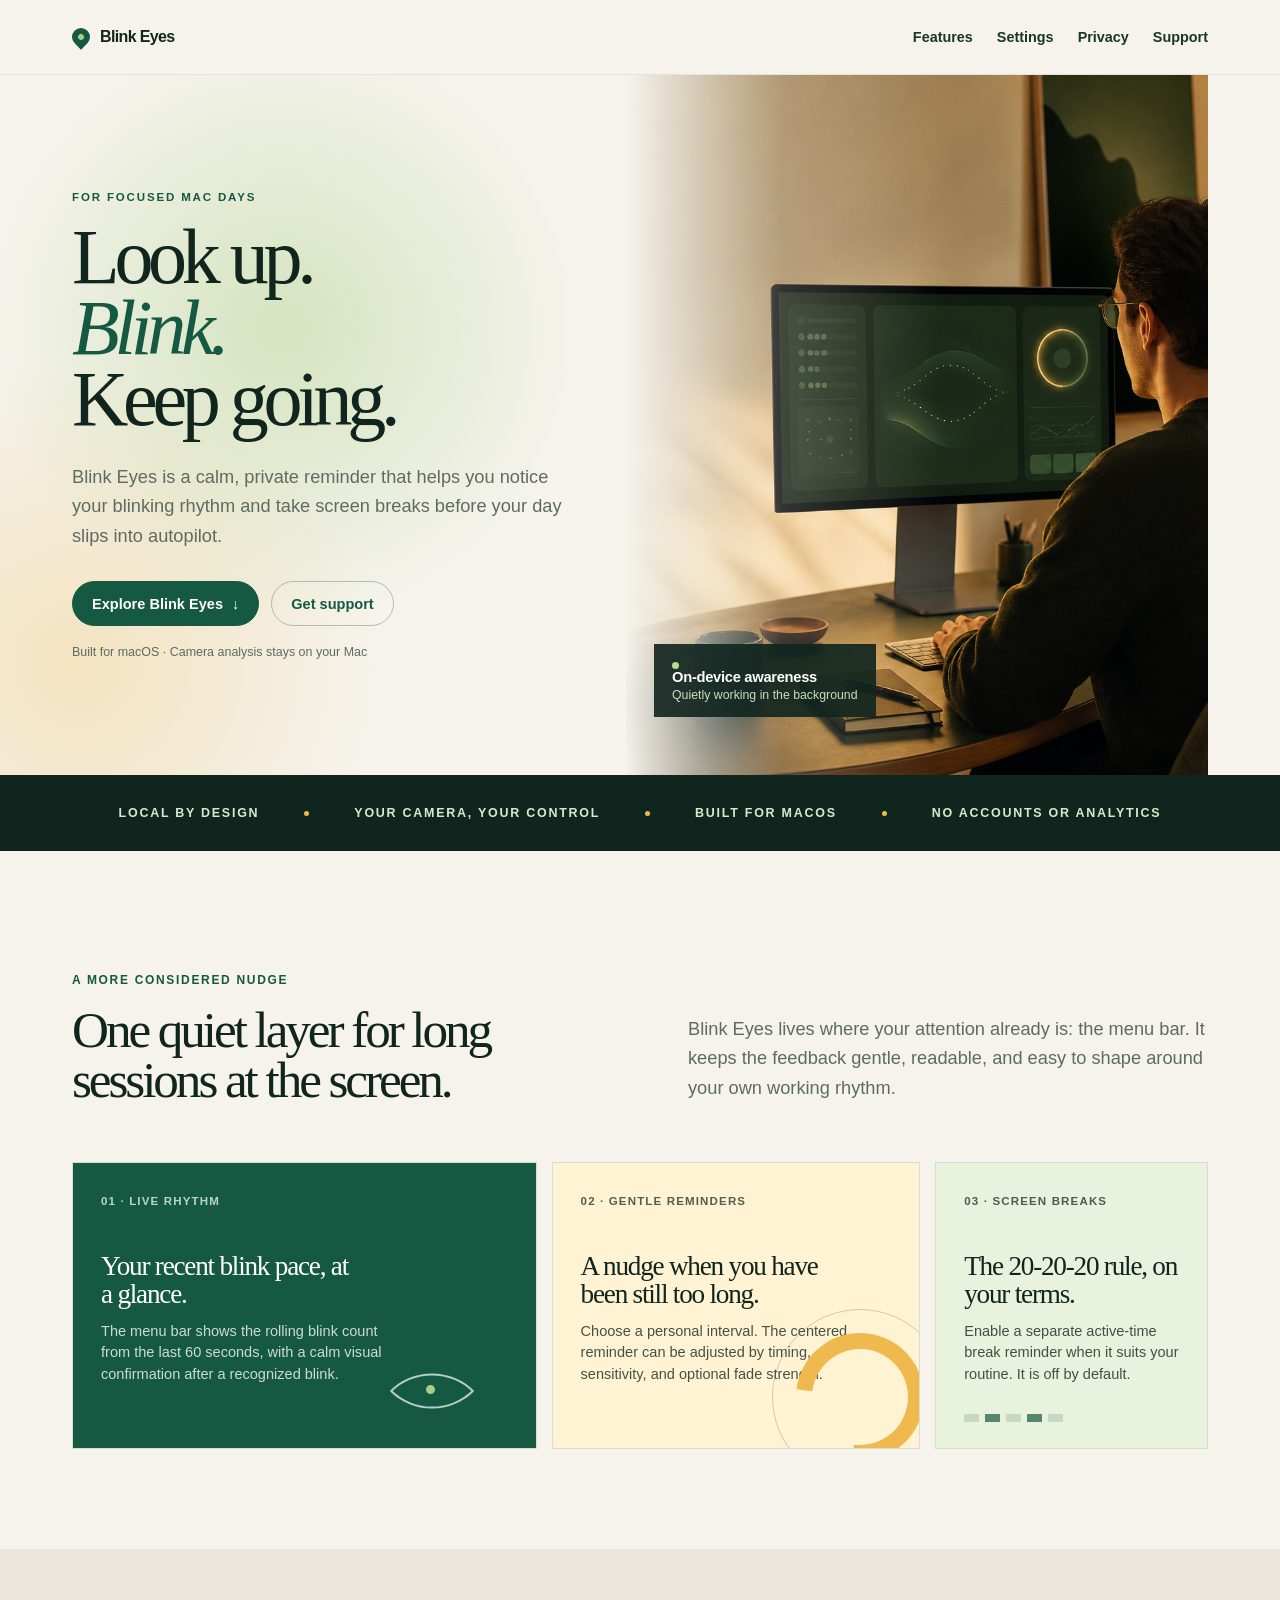
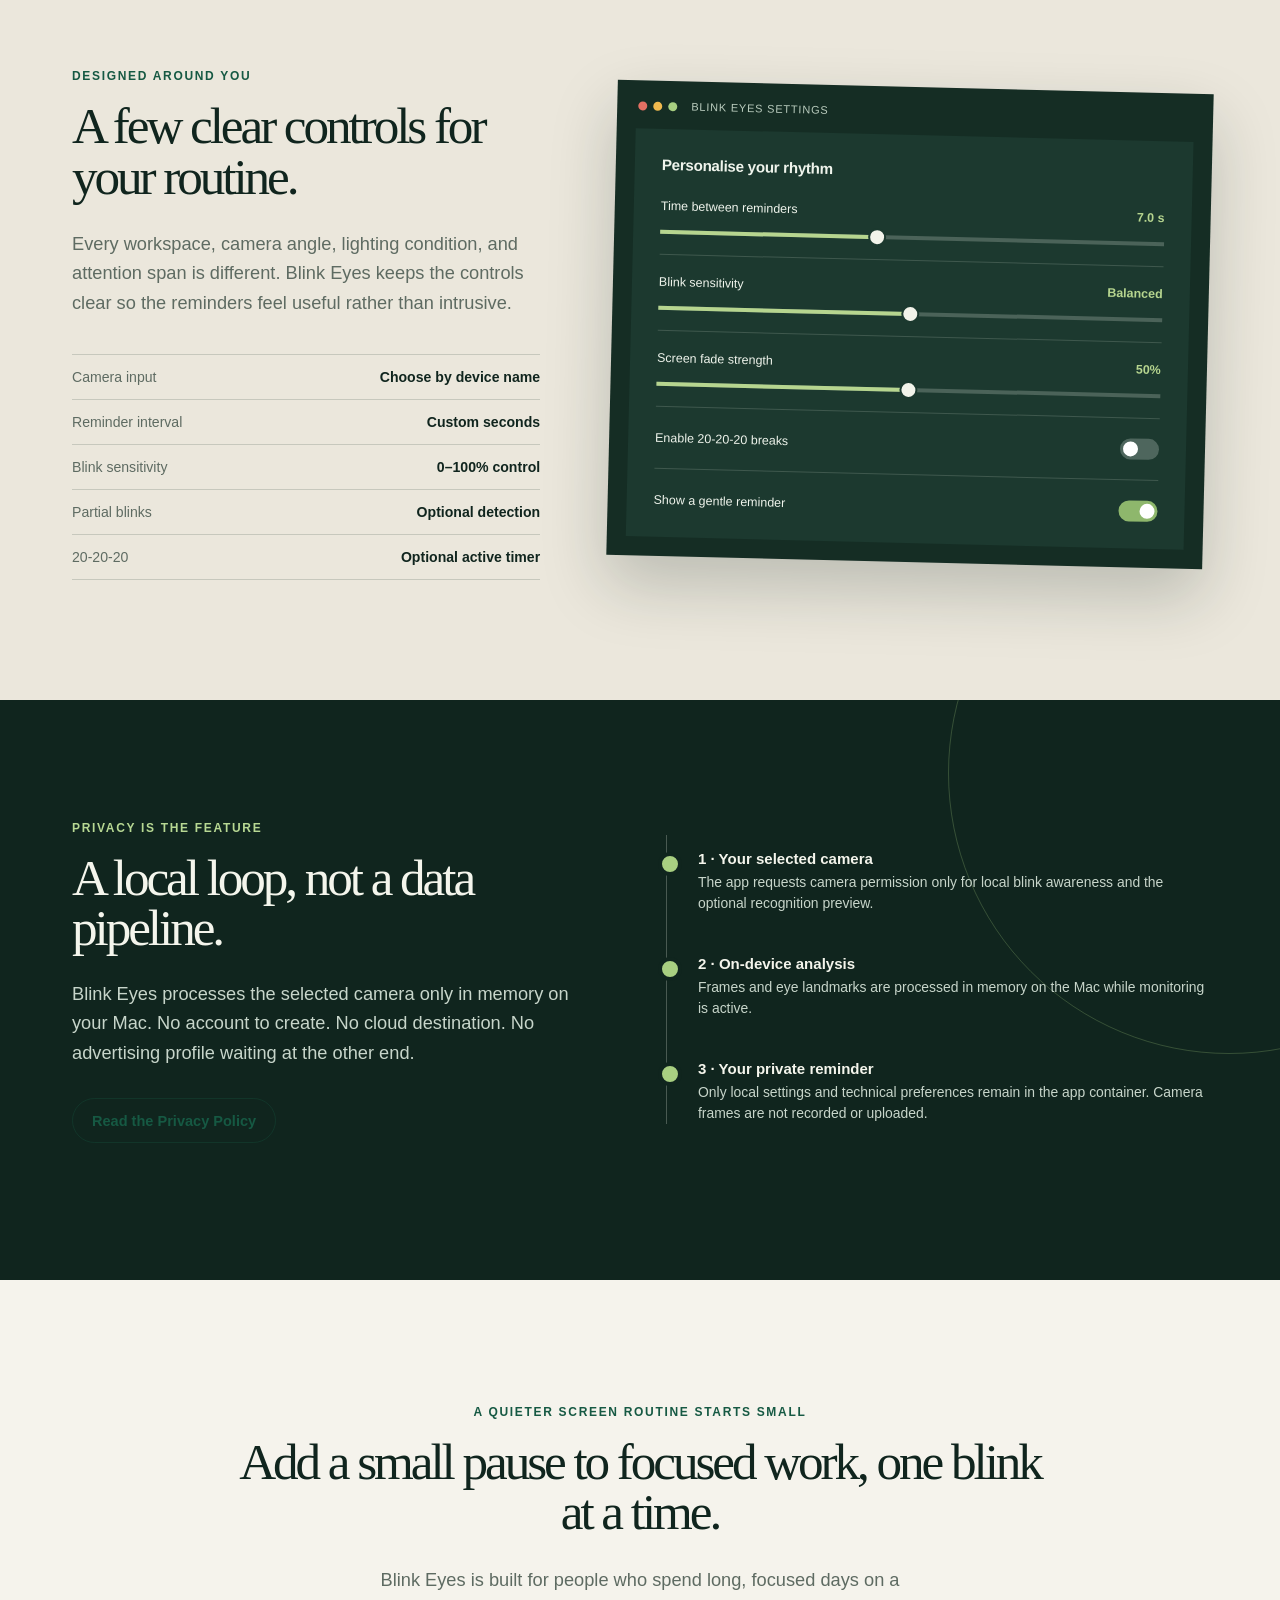
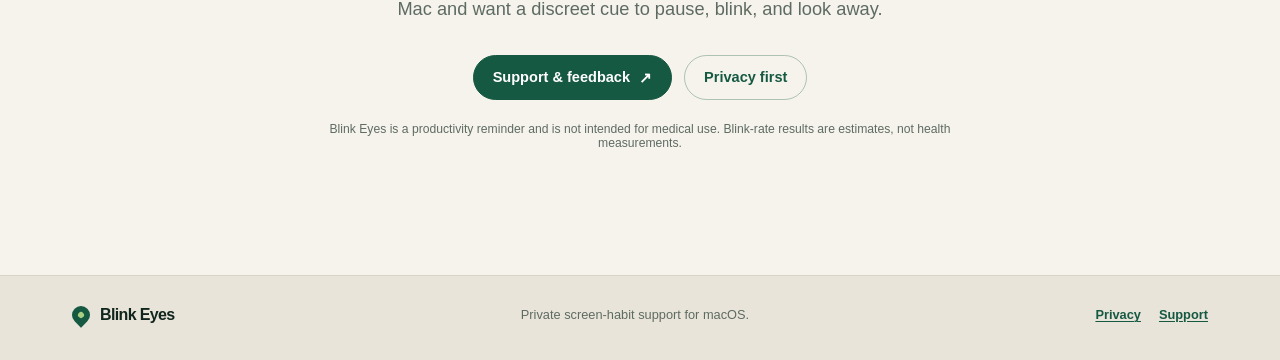
==== commit 31bdda58: "Align public copy with non-medical product scope" ====
--- a/index.html
+++ b/index.html
@@ -5,7 +5,7 @@
   <meta name="viewport" content="width=device-width, initial-scale=1">
   <meta name="description" content="Blink Eyes is a private, on-device blink and screen-break reminder for Mac.">
   <meta name="theme-color" content="#10251e">
-  <title>Blink Eyes · A quieter way to care for screen habits</title>
+  <title>Blink Eyes · A quiet blink reminder for Mac</title>
   <link rel="stylesheet" href="assets/site.css">
 </head>
 <body>
@@ -45,8 +45,8 @@
           <p class="lead">Blink Eyes lives where your attention already is: the menu bar. It keeps the feedback gentle, readable, and easy to shape around your own working rhythm.</p>
         </div>
         <div class="feature-grid">
-          <article class="feature-card"><span class="feature-number">01 · LIVE RHYTHM</span><h3>Your recent blink pace, at a glance.</h3><p>The menu bar shows the rolling blink count from the last 60 seconds, with a calm visual confirmation after a validated blink.</p><div class="eye-line" aria-hidden="true"></div></article>
-          <article class="feature-card"><span class="feature-number">02 · GENTLE REMINDERS</span><h3>A nudge when you have been still too long.</h3><p>Choose a personal interval. The centered reminder can be tailored in timing, copy, colour, and fade strength.</p><div class="ring" aria-hidden="true"></div></article>
+          <article class="feature-card"><span class="feature-number">01 · LIVE RHYTHM</span><h3>Your recent blink pace, at a glance.</h3><p>The menu bar shows the rolling blink count from the last 60 seconds, with a calm visual confirmation after a recognized blink.</p><div class="eye-line" aria-hidden="true"></div></article>
+          <article class="feature-card"><span class="feature-number">02 · GENTLE REMINDERS</span><h3>A nudge when you have been still too long.</h3><p>Choose a personal interval. The centered reminder can be adjusted by timing, sensitivity, and optional fade strength.</p><div class="ring" aria-hidden="true"></div></article>
           <article class="feature-card"><span class="feature-number">03 · SCREEN BREAKS</span><h3>The 20-20-20 rule, on your terms.</h3><p>Enable a separate active-time break reminder when it suits your routine. It is off by default.</p><div class="steps" aria-hidden="true"><i></i><i></i><i></i><i></i><i></i></div></article>
         </div>
       </div>
@@ -56,7 +56,7 @@
       <div class="container config-layout">
         <div class="config-copy">
           <p class="section-label">Designed around you</p>
-          <h2 class="section-heading" id="settings-title">Nothing is fixed. Everything is yours to tune.</h2>
+          <h2 class="section-heading" id="settings-title">A few clear controls for your routine.</h2>
           <p class="lead">Every workspace, camera angle, lighting condition, and attention span is different. Blink Eyes keeps the controls clear so the reminders feel useful rather than intrusive.</p>
           <div class="configuration-list" aria-label="Configurable options">
             <div><span>Camera input</span><strong>Choose by device name</strong></div>
@@ -70,11 +70,11 @@
           <div class="window-top"><i></i><i></i><i></i><span>Blink Eyes settings</span></div>
           <div class="settings-inner">
             <h3>Personalise your rhythm</h3>
-            <div class="control"><div class="control-head"><span>Time between reminders</span><b>6.5 s</b></div><div class="slider" style="--position: 43%"></div></div>
-            <div class="control"><div class="control-head"><span>Blink sensitivity</span><b>Balanced</b></div><div class="slider" style="--position: 51%"></div></div>
+            <div class="control"><div class="control-head"><span>Time between reminders</span><b>7.0 s</b></div><div class="slider" style="--position: 43%"></div></div>
+            <div class="control"><div class="control-head"><span>Blink sensitivity</span><b>Balanced</b></div><div class="slider" style="--position: 50%"></div></div>
             <div class="control"><div class="control-head"><span>Screen fade strength</span><b>50%</b></div><div class="slider" style="--position: 50%"></div></div>
             <div class="control"><div class="toggle-row"><span>Enable 20-20-20 breaks</span><i class="switch off" aria-label="Disabled illustration"></i></div></div>
-            <div class="toggle-row"><span>Show blink confirmation</span><i class="switch" aria-label="Enabled illustration"></i></div>
+            <div class="toggle-row"><span>Show a gentle reminder</span><i class="switch" aria-label="Enabled illustration"></i></div>
           </div>
         </div>
       </div>
@@ -93,11 +93,11 @@
 
     <section class="closing">
       <div class="container">
-        <p class="section-label">A calmer screen habit starts small</p>
-        <h2 class="section-heading">Leave a little more space for your eyes, one blink at a time.</h2>
+        <p class="section-label">A quieter screen routine starts small</p>
+        <h2 class="section-heading">Add a small pause to focused work, one blink at a time.</h2>
         <p class="lead">Blink Eyes is built for people who spend long, focused days on a Mac and want a discreet cue to pause, blink, and look away.</p>
         <div class="hero-actions"><a class="button" href="support/">Support &amp; feedback <span aria-hidden="true">↗</span></a><a class="button ghost" href="privacy/">Privacy first</a></div>
-        <p class="closing-note">Blink Eyes is a personal wellness reminder. It does not diagnose, treat, cure, or prevent medical conditions.</p>
+        <p class="closing-note">Blink Eyes is a productivity reminder and is not intended for medical use. Blink-rate results are estimates, not health measurements.</p>
       </div>
     </section>
   </main>
